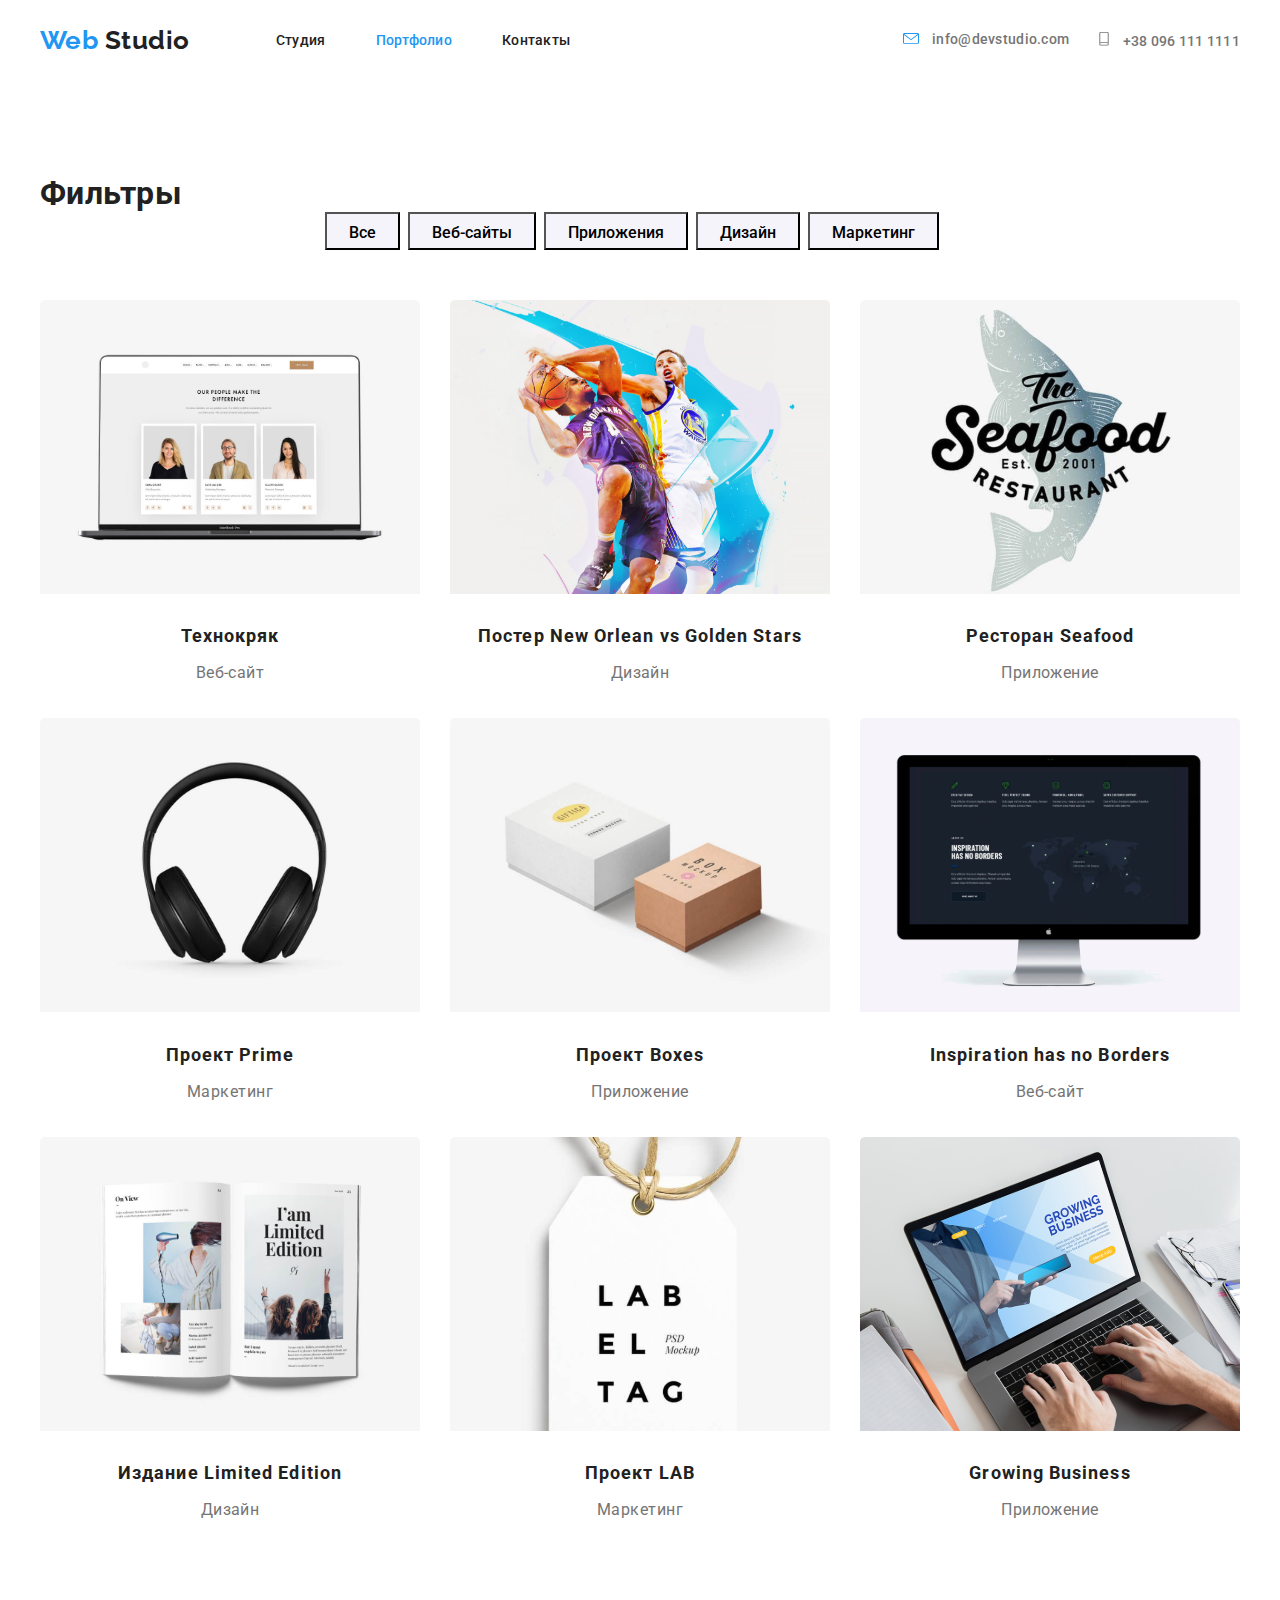
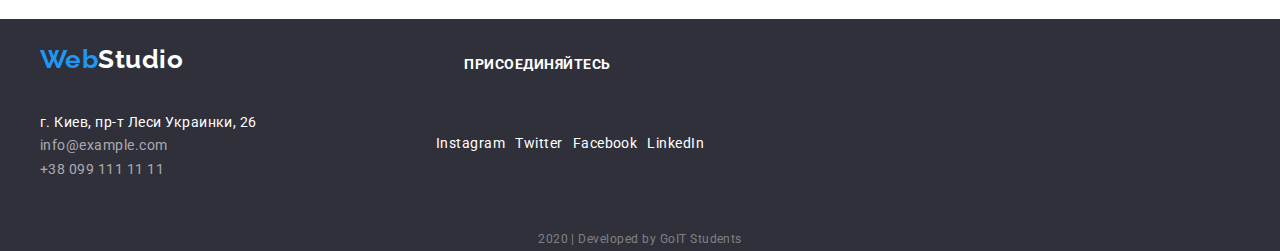
==== portfolio.html @ 4eaaa911 "Create portfolio.html" ====
<!DOCTYPE html>
<html lang="ru">
  <head>
    <meta charset="UTF-8" />
    <meta name="viewport" content="width=device-width, initial-scale=1.0" />
    <title>Document</title>
    <link
      href="https://fonts.googleapis.com/css2?family=Raleway:wght@700&family=Roboto:wght@400;500;700;900&display=swap"
      rel="stylesheet"
    />
    <link
      rel="stylesheet"
      href="https://cdnjs.cloudflare.com/ajax/libs/modern-normalize/0.6.0/modern-normalize.min.css"
    />
    <link rel="stylesheet" href="./css/styles.css" />
  </head>

  <body>
    <!--Шапка проекту-->
    <header>
      <div class="container">
        <div class="navigation">
          <nav class="navigation">
            <a href="" lang="en" class="logo"><span>Web</span> Studio</a>
            <ul class="site-nav">
              <li class="item">
                <a href="./index.html" class="link">Студия</a>
              </li>
              <li class="item">
                <a href="./portfolio.html" class="link current">Портфолио</a>
              </li>
              <li class="item"><a href="" class="link">Контакты</a></li>
            </ul>
          </nav>
          <address class="address">
            <ul class="comunication">
              <li class="item">
                <a href="mailto:info@devstudio.com" class="link"
                  ><img
                    src="./images/envelope.svg"
                    alt="конверт"
                    width="16"
                    height="11"
                    class="icon"
                  />
                  info@devstudio.com</a
                >
              </li>
              <li class="item">
                <a href="tel:+380961111111" class="link"
                  ><img
                    src="./images/Vecto.svg"
                    alt="мобильный телефон"
                    width="10"
                    height="14"
                    class="icon"
                  />
                  +38 096 111 1111</a
                >
              </li>
            </ul>
          </address>
        </div>
      </div>
    </header>
    <main>
      <!--Фільтри-->
      <section class="filter">
        <div class="filter-margin">
          <div class="container">
            <h1>Фильтры</h1>
            <ul class="filter-list">
              <li class="item"><button class="button">Все</button></li>
              <li class="item"><button class="button">Веб-сайты</button></li>
              <li class="item"><button class="button">Приложения</button></li>
              <li class="item"><button class="button">Дизайн</button></li>
              <li class="item"><button class="button">Маркетинг</button></li>
            </ul>

            <ul class="extended-list">
              <li class="item">
                <a href=""
                  ><img
                    src="./images/leptop.svg"
                    alt="ноутбук"
                    width="380"
                    height="294"
                  />
                  <h2 class="header">Технокряк</h2>
                  <p class="text">Веб-сайт</p>

                  <p class="text-hover">
                    Технокряк это современная площадка распространения
                    коронавируса. Компании используют эту платформу для
                    цифрового шпионажа и атак на защищённые сервера конкурентов.
                  </p></a
                >
              </li>
              <li class="item">
                <a href=""
                  ><img
                    src="./images/basketball-player.svg"
                    alt="баскетболист"
                    width="380"
                    height="294"
                  />
                  <h2 class="header">Постер New Orlean vs Golden Stars</h2>
                  <p class="text">Дизайн</p>
                  <p class="text-hover">
                    Технокряк это современная площадка распространения
                    коронавируса. Компании используют эту платформу для
                    цифрового шпионажа и атак на защищённые сервера конкурентов.
                  </p></a
                >
              </li>
              <li class="item">
                <a href=""
                  ><img
                    src="./images/restaurant-logo.svg"
                    alt="логотип ресторана"
                    width="380"
                    height="294"
                  />
                  <h2 class="header">Ресторан Seafood</h2>
                  <p class="text">Приложение</p>
                  <p class="text-hover">
                    Технокряк это современная площадка распространения
                    коронавируса. Компании используют эту платформу для
                    цифрового шпионажа и атак на защищённые сервера конкурентов.
                  </p></a
                >
              </li>
              <li class="item">
                <a href=""
                  ><img
                    src="./images/headphones.svg"
                    alt="наушники"
                    width="380"
                    height="294"
                  />
                  <h2 class="header">Проект Prime</h2>
                  <p class="text">Маркетинг</p>
                  <p class="text-hover">
                    Технокряк это современная площадка распространения
                    коронавируса. Компании используют эту платформу для
                    цифрового шпионажа и атак на защищённые сервера конкурентов.
                  </p></a
                >
              </li>
              <li class="item">
                <a href=""
                  ><img
                    src="./images/boxes.svg"
                    alt="коробки"
                    width="380"
                    height="294"
                  />
                  <h2 class="header">Проект Boxes</h2>
                  <p class="text">Приложение</p>
                  <p class="text-hover">
                    Технокряк это современная площадка распространения
                    коронавируса. Компании используют эту платформу для
                    цифрового шпионажа и атак на защищённые сервера конкурентов.
                  </p></a
                >
              </li>
              <li class="item">
                <a href=""
                  ><img
                    src="./images/monitor.svg"
                    alt="монитор"
                    width="380"
                    height="294"
                  />
                  <h2 class="header">Inspiration has no Borders</h2>
                  <p class="text">Веб-сайт</p>
                  <p class="text-hover">
                    Технокряк это современная площадка распространения
                    коронавируса. Компании используют эту платформу для
                    цифрового шпионажа и атак на защищённые сервера конкурентов.
                  </p></a
                >
              </li>
              <li class="item">
                <a href=""
                  ><img
                    src="./images/publication.svg"
                    alt="издание"
                    width="380"
                    height="294"
                  />
                  <h2 class="header">Издание Limited Edition</h2>
                  <p class="text">Дизайн</p>
                  <p class="text-hover">
                    Технокряк это современная площадка распространения
                    коронавируса. Компании используют эту платформу для
                    цифрового шпионажа и атак на защищённые сервера конкурентов.
                  </p></a
                >
              </li>
              <li class="item">
                <a href=""
                  ><img
                    src="./images/label.svg"
                    alt="лейбл"
                    width="380"
                    height="294"
                  />
                  <h2 class="header">Проект LAB</h2>
                  <p class="text">Маркетинг</p>
                  <p class="text-hover">
                    Технокряк это современная площадка распространения
                    коронавируса. Компании используют эту платформу для
                    цифрового шпионажа и атак на защищённые сервера конкурентов.
                  </p></a
                >
              </li>
              <li class="item">
                <a href=""
                  ><img
                    src="./images/computer-work.svg"
                    alt="работа за компьютером"
                    width="380"
                    height="294"
                  />
                  <h2 class="header">Growing Business</h2>
                  <p class="text">Приложение</p>
                  <p class="text-hover">
                    Технокряк это современная площадка распространения
                    коронавируса. Компании используют эту платформу для
                    цифрового шпионажа и атак на защищённые сервера конкурентов.
                  </p></a
                >
              </li>
            </ul>
          </div>
        </div>
      </section>
    </main>
    <footer class="footer">
      <div class="container">
        <div class="footer-up">
          <a href="" lang="en" class="logo"><span>Web</span>Studio</a>
          <h2 class="footer-call">присоединяйтесь</h2>
        </div>
        <div class="footer-middle">
          <address class="address">
            г. Киев, пр-т Леси Украинки, 26
            <ul>
              <li>
                <a href="mailto:info@example.com" class="footer-link"
                  >info@example.com</a
                >
              </li>
              <li>
                <a href="tell:+380991111111" class="footer-link"
                  >+38 099 111 11 11</a
                >
              </li>
            </ul>
          </address>

          <ul class="social-links">
            <li class="item">
              <a href="" aria-label="Ссылка на Instagram" class="footer-icon"
                >Instagram</a
              >
            </li>
            <li class="item">
              <a href="" aria-label="Ссылка на Twitter" class="footer-icon"
                >Twitter</a
              >
            </li>
            <li class="item">
              <a href="" aria-label="Ссылка на Facebook" class="footer-icon"
                >Facebook</a
              >
            </li>
            <li class="item">
              <a href="" aria-label="Ссылка на LinkedIn" class="footer-icon"
                >LinkedIn</a
              >
            </li>
          </ul>
        </div>
        <p class="footer-developer">2020 | Developed by GoIT Students</p>
      </div>
    </footer>
  </body>
</html>
---- css/styles.css ----
/*Основний колір тексту #212121*/
/*Другорядний колір тексту #757575*/
/* білий колір #FFFFFF */
/* колір акценту #2196F3 */
/* колір футера тексту rgba(255, 255, 255, 0.6) */
/* Другорядний колір фону #F5F4FA*/
/* Колір фону футера #2F303A */
:root {
  --primery-text-color: #212121;
  --section-text-color: #757575;
  --accent-color: #2196f3;
  --primery-bcg-color: #ffffff;
  --footer-bcg-color: #2f303a;
}
html {
  box-sizing: border-box;
}
*,
*::before,
*::after {
  box-sizing: inherit;
}
.container {
  width: 1230px;
  margin-left: auto;
  margin-right: auto;
  padding-left: 15px;
  padding-right: 15px;
}
body {
  background-color: var(--primery-bcg-color);
  color: var(--primery-text-color);

  font-family: Roboto, sans-serif;
  letter-spacing: 0.03em;
}
a {
  color: inherit;
  text-decoration: none;
}
ul {
  list-style: none;
  margin: 0;
  padding: 0;
}
.navigation {
  display: flex;
  align-items: center;
}
.logo {
  font-family: Raleway, sans-serif;
  font-weight: 700;
  font-size: 26px;
  line-height: 1.2;
  margin-right: 86px;
  padding-top: 25px;
  padding-bottom: 25px;
}
.logo span {
  color: var(--accent-color);
}
.navigation .address {
  font-style: normal;
  margin-left: auto;
}
.site-nav {
  font-weight: 500;
  font-size: 14px;
  line-height: 1.14;
  letter-spacing: 0.02em;

  display: flex;
}
.site-nav li {
  margin-right: 50px;
}
.site-nav .item {
  margin-right: 50px;
}
.site-nav .item:last-child {
  margin-right: 0px;
}
.site-nav .link:hover,
.site-nav .link:focus {
  color: var(--accent-color);
}
.site-nav .link.current {
  color: var(--accent-color);
}
.comunication {
  color: var(--section-text-color);

  font-weight: 500;
  font-size: 14px;
  line-height: 1.14;
  letter-spacing: 0.02em;

  display: flex;
}
.comunication .item {
  margin-right: 30px;
}
.comunication .item:last-child {
  margin-right: 0px;
}
.comunication .icon {
  margin-right: 10px;
}
.comunication .link:hover,
.comunication .link:focus {
  color: var(--accent-color);
}

h1,
h2,
h3 {
  margin: 0;
}
h2 {
  font-weight: 700;
  font-size: 36px;
  line-height: 1.17;
  text-align: center;
}
p {
  margin: 0;
}
.main {
  text-align: center;
  padding-top: 200px;
  padding-bottom: 200px;
}
.main-title {
  background-color: rgba(47, 48, 58, 0.8);
  color: #ffffff;

  font-weight: 900;
  font-size: 44px;
  line-height: 1.36;

  letter-spacing: 0.06em;
  text-transform: uppercase;

  margin-bottom: 46px;
}

.main-button {
  background-color: var(--accent-color);
  color: #ffffff;

  font-weight: 700;
  font-size: 16px;
  line-height: 1.88;

  letter-spacing: 0.06em;

  min-width: 200px;
  padding: 10px 32px;
  border-radius: 4px;
}

.recipe-success {
  margin-top: 94px;
  margin-bottom: 94px;
}
.recipe-success .list {
  display: flex;
}
.recipe-success .item {
  width: 278px;
  margin-right: 30px;
}
.recipe-success .item:last-child {
  margin-right: 0px;
}
.recipe-success .header {
  font-weight: 700;
  font-size: 14px;
  line-height: 1.14;
  text-transform: uppercase;

  margin-bottom: 10px;
}
.recipe-success .text {
  color: var(--section-text-color);

  font-size: 14px;
  line-height: 1.71;
}

.recipe-success .picture {
  background-color: #f5f4fa;

  margin-bottom: 30px;
}
.recipe-success .picture:hover {
  background-color: var(--accent-color);
}

.activity-list {
  margin-top: 50px;
  margin-bottom: 94px;
  display: flex;
}
.activity .item {
  width: 380px;
  text-align: center;
  margin-right: 30px;
}
.activity .item:last-child {
  margin-right: 0;
}
.activity-text {
  background: rgba(47, 48, 58, 0.8);
  color: #ffffff;

  font-weight: 700;
  font-size: 14px;
  line-height: 1.14;
  text-transform: uppercase;
}
.command-player {
  background: #f5f4fa;
  padding-top: 94px;
  padding-bottom: 94px;
}
.command-player .list {
  margin-top: 50px;
  display: flex;
}
.command-player .item {
  width: 278px;
  margin-right: 30px;
  text-align: center;
}
.command-player .item:last-child {
  margin-right: 0px;
}
.command-player .name {
  font-weight: 500;
  font-size: 16px;
  line-height: 1.19;

  margin-top: 30px;
  margin-bottom: 10px;
}
.command-player .text {
  color: var(--section-text-color);

  font-size: 16px;
  line-height: 1.19;

  margin-bottom: 16px;
}
.social-links {
  display: flex;
  margin-right: 35px;
  margin-left: 35px;
}

.clients .icon:hover {
  background-color: var(--accent-color);
}
.clients {
  margin-top: 94px;
  margin-bottom: 94px;
}
.clients .header {
  margin-bottom: 50px;
}
.clients-list {
  display: flex;
}
.clients-list .item {
  margin-right: 30px;
  border: 1px solid #afb1b8;
  box-sizing: border-box;
  border-radius: 4px;
  padding: 20px 65px;
  width: 175px;
}
.clients-list .item:last-child {
  margin-right: 0;
}

footer {
  background-color: var(--footer-bcg-color);
  color: #ffffff;

  font-size: 14px;
  line-height: 1.7;
}
.footer-up {
  display: flex;
  align-items: center;
}
.footer-middle {
  display: flex;
}
.footer .logo {
  margin-right: 281px;
  margin-bottom: 10px;
}
.footer > span {
  color: var(--accent-color);
}
.footer-icon:hover,
.footer-icon:focus {
  background-color: var(--accent-color);
}
.footer .address {
  font-style: normal;
}
.footer .social-links {
  display: flex;
  margin-top: 21px;
  margin-left: 179px;
}
.social-links .item {
  margin-right: 10px;
}
.social-links .item:last-child {
  margin-right: 0;
}

.footer-link {
  color: rgba(255, 255, 255, 0.6);
}
.footer-link:hover,
.footer-link:focus {
  color: var(--accent-color);

  font-size: 14px;
  line-height: 1.7;
}
.footer-call {
  font-size: 14px;
  line-height: 1.14;
  text-transform: uppercase;
}
.footer-developer {
  color: rgba(255, 255, 255, 0.4);

  font-size: 12px;
  line-height: 2;
  text-align: center;
  margin-top: 45px;
}
.filter-margin {
  margin-top: 94px;
  margin-bottom: 94px;
}
.filter-list {
  display: flex;

  margin-left: 285px;
  margin-right: 285px;
}
.filter-list .item {
  margin-right: 8px;
}
.filter-list .item:last-child {
  margin-right: 0;
}
.filter .button {
  background-color: #f5f4fa;
  height: 38px;
  font-family: Roboto, sans-serif;
  font-weight: 500;
  font-size: 16px;
  line-height: 1.63;
  text-align: center;

  padding: 6px 22px;
  margin-bottom: 50px;
}
.filter .button:hover,
.filter .button:focus {
  background-color: var(--accent-color);
}
.extended-list {
  display: flex;
  text-align: center;
  flex-wrap: wrap;
}
.extended-list .item {
  width: 380px;
  margin-right: 30px;
  margin-bottom: 30px;
}
.extended-list .item:nth-child(3n) {
  margin-right: 0;
}
.extended-list .item:nth-last-child(-n + 3) {
  margin-bottom: 0;
}
.filter .header {
  font-weight: 700;
  font-size: 18px;
  line-height: 2;
  letter-spacing: 0.06em;

  margin-top: 20px;
  margin-bottom: 4px;
}
.filter .text {
  color: var(--section-text-color);

  font-size: 16px;
  line-height: 1.88;
}
.filter .text-hover {
  background-color: var(--accent-color);
  color: #ffffff;

  font-size: 18px;
  line-height: 1.56;
  display: none;
}
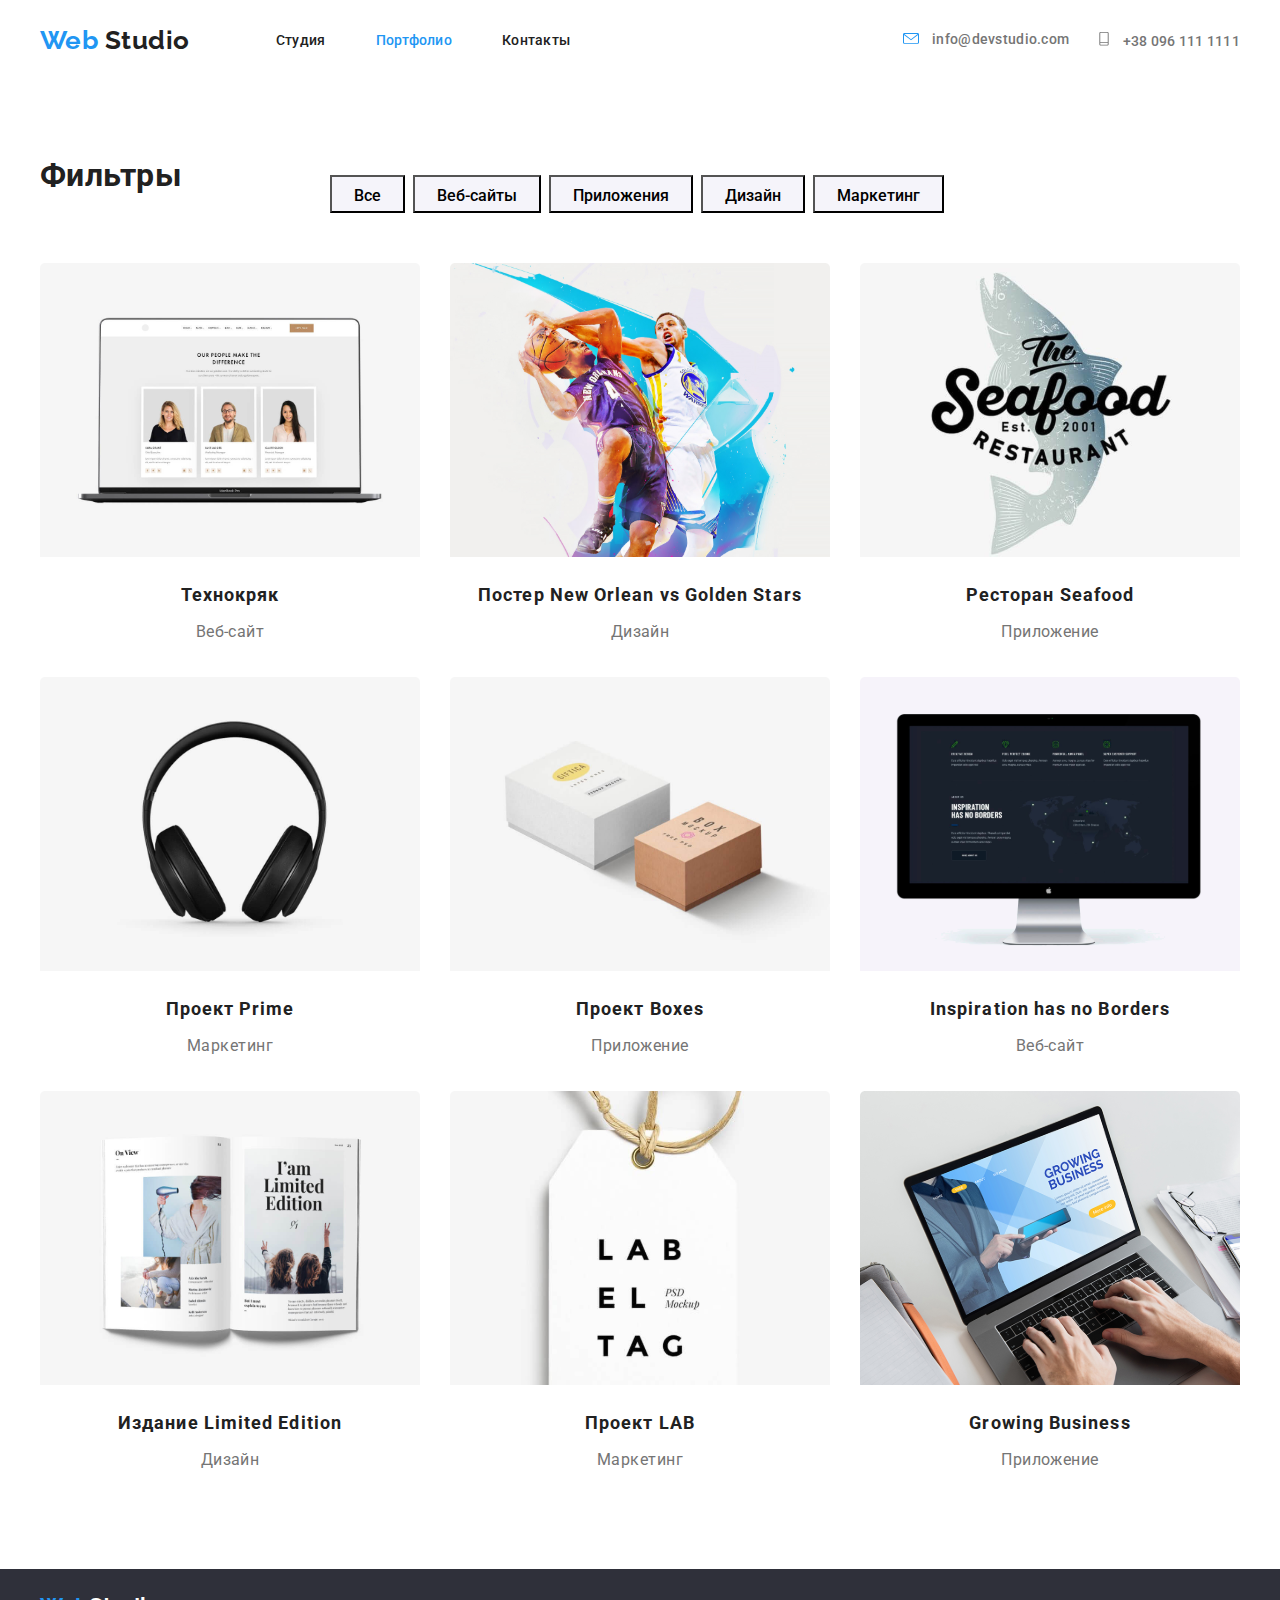
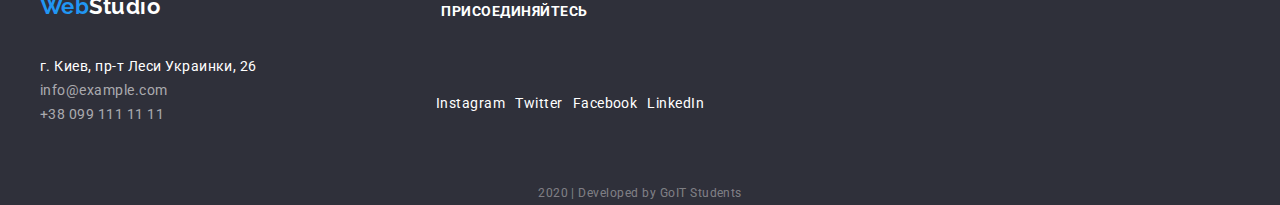
==== commit b92d951a: "Update portfolio.html" ====
--- a/portfolio.html
+++ b/portfolio.html
@@ -66,174 +66,172 @@
     <main>
       <!--Фільтри-->
       <section class="filter">
-        <div class="filter-margin">
-          <div class="container">
-            <h1>Фильтры</h1>
-            <ul class="filter-list">
-              <li class="item"><button class="button">Все</button></li>
-              <li class="item"><button class="button">Веб-сайты</button></li>
-              <li class="item"><button class="button">Приложения</button></li>
-              <li class="item"><button class="button">Дизайн</button></li>
-              <li class="item"><button class="button">Маркетинг</button></li>
-            </ul>
-
-            <ul class="extended-list">
-              <li class="item">
-                <a href=""
-                  ><img
-                    src="./images/leptop.svg"
-                    alt="ноутбук"
-                    width="380"
-                    height="294"
-                  />
-                  <h2 class="header">Технокряк</h2>
-                  <p class="text">Веб-сайт</p>
-
-                  <p class="text-hover">
-                    Технокряк это современная площадка распространения
-                    коронавируса. Компании используют эту платформу для
-                    цифрового шпионажа и атак на защищённые сервера конкурентов.
-                  </p></a
-                >
-              </li>
-              <li class="item">
-                <a href=""
-                  ><img
-                    src="./images/basketball-player.svg"
-                    alt="баскетболист"
-                    width="380"
-                    height="294"
-                  />
-                  <h2 class="header">Постер New Orlean vs Golden Stars</h2>
-                  <p class="text">Дизайн</p>
-                  <p class="text-hover">
-                    Технокряк это современная площадка распространения
-                    коронавируса. Компании используют эту платформу для
-                    цифрового шпионажа и атак на защищённые сервера конкурентов.
-                  </p></a
-                >
-              </li>
-              <li class="item">
-                <a href=""
-                  ><img
-                    src="./images/restaurant-logo.svg"
-                    alt="логотип ресторана"
-                    width="380"
-                    height="294"
-                  />
-                  <h2 class="header">Ресторан Seafood</h2>
-                  <p class="text">Приложение</p>
-                  <p class="text-hover">
-                    Технокряк это современная площадка распространения
-                    коронавируса. Компании используют эту платформу для
-                    цифрового шпионажа и атак на защищённые сервера конкурентов.
-                  </p></a
-                >
-              </li>
-              <li class="item">
-                <a href=""
-                  ><img
-                    src="./images/headphones.svg"
-                    alt="наушники"
-                    width="380"
-                    height="294"
-                  />
-                  <h2 class="header">Проект Prime</h2>
-                  <p class="text">Маркетинг</p>
-                  <p class="text-hover">
-                    Технокряк это современная площадка распространения
-                    коронавируса. Компании используют эту платформу для
-                    цифрового шпионажа и атак на защищённые сервера конкурентов.
-                  </p></a
-                >
-              </li>
-              <li class="item">
-                <a href=""
-                  ><img
-                    src="./images/boxes.svg"
-                    alt="коробки"
-                    width="380"
-                    height="294"
-                  />
-                  <h2 class="header">Проект Boxes</h2>
-                  <p class="text">Приложение</p>
-                  <p class="text-hover">
-                    Технокряк это современная площадка распространения
-                    коронавируса. Компании используют эту платформу для
-                    цифрового шпионажа и атак на защищённые сервера конкурентов.
-                  </p></a
-                >
-              </li>
-              <li class="item">
-                <a href=""
-                  ><img
-                    src="./images/monitor.svg"
-                    alt="монитор"
-                    width="380"
-                    height="294"
-                  />
-                  <h2 class="header">Inspiration has no Borders</h2>
-                  <p class="text">Веб-сайт</p>
-                  <p class="text-hover">
-                    Технокряк это современная площадка распространения
-                    коронавируса. Компании используют эту платформу для
-                    цифрового шпионажа и атак на защищённые сервера конкурентов.
-                  </p></a
-                >
-              </li>
-              <li class="item">
-                <a href=""
-                  ><img
-                    src="./images/publication.svg"
-                    alt="издание"
-                    width="380"
-                    height="294"
-                  />
-                  <h2 class="header">Издание Limited Edition</h2>
-                  <p class="text">Дизайн</p>
-                  <p class="text-hover">
-                    Технокряк это современная площадка распространения
-                    коронавируса. Компании используют эту платформу для
-                    цифрового шпионажа и атак на защищённые сервера конкурентов.
-                  </p></a
-                >
-              </li>
-              <li class="item">
-                <a href=""
-                  ><img
-                    src="./images/label.svg"
-                    alt="лейбл"
-                    width="380"
-                    height="294"
-                  />
-                  <h2 class="header">Проект LAB</h2>
-                  <p class="text">Маркетинг</p>
-                  <p class="text-hover">
-                    Технокряк это современная площадка распространения
-                    коронавируса. Компании используют эту платформу для
-                    цифрового шпионажа и атак на защищённые сервера конкурентов.
-                  </p></a
-                >
-              </li>
-              <li class="item">
-                <a href=""
-                  ><img
-                    src="./images/computer-work.svg"
-                    alt="работа за компьютером"
-                    width="380"
-                    height="294"
-                  />
-                  <h2 class="header">Growing Business</h2>
-                  <p class="text">Приложение</p>
-                  <p class="text-hover">
-                    Технокряк это современная площадка распространения
-                    коронавируса. Компании используют эту платформу для
-                    цифрового шпионажа и атак на защищённые сервера конкурентов.
-                  </p></a
-                >
-              </li>
-            </ul>
-          </div>
+        <div class="container">
+          <h1>Фильтры</h1>
+          <ul class="filter-list">
+            <li class="item"><button class="button">Все</button></li>
+            <li class="item"><button class="button">Веб-сайты</button></li>
+            <li class="item"><button class="button">Приложения</button></li>
+            <li class="item"><button class="button">Дизайн</button></li>
+            <li class="item"><button class="button">Маркетинг</button></li>
+          </ul>
+
+          <ul class="extended-list">
+            <li class="item">
+              <a href=""
+                ><img
+                  src="./images/leptop.svg"
+                  alt="ноутбук"
+                  width="380"
+                  height="294"
+                />
+                <h2 class="header">Технокряк</h2>
+                <p class="text">Веб-сайт</p>
+
+                <p class="text-hover">
+                  Технокряк это современная площадка распространения
+                  коронавируса. Компании используют эту платформу для цифрового
+                  шпионажа и атак на защищённые сервера конкурентов.
+                </p></a
+              >
+            </li>
+            <li class="item">
+              <a href=""
+                ><img
+                  src="./images/basketball-player.svg"
+                  alt="баскетболист"
+                  width="380"
+                  height="294"
+                />
+                <h2 class="header">Постер New Orlean vs Golden Stars</h2>
+                <p class="text">Дизайн</p>
+                <p class="text-hover">
+                  Технокряк это современная площадка распространения
+                  коронавируса. Компании используют эту платформу для цифрового
+                  шпионажа и атак на защищённые сервера конкурентов.
+                </p></a
+              >
+            </li>
+            <li class="item">
+              <a href=""
+                ><img
+                  src="./images/restaurant-logo.svg"
+                  alt="логотип ресторана"
+                  width="380"
+                  height="294"
+                />
+                <h2 class="header">Ресторан Seafood</h2>
+                <p class="text">Приложение</p>
+                <p class="text-hover">
+                  Технокряк это современная площадка распространения
+                  коронавируса. Компании используют эту платформу для цифрового
+                  шпионажа и атак на защищённые сервера конкурентов.
+                </p></a
+              >
+            </li>
+            <li class="item">
+              <a href=""
+                ><img
+                  src="./images/headphones.svg"
+                  alt="наушники"
+                  width="380"
+                  height="294"
+                />
+                <h2 class="header">Проект Prime</h2>
+                <p class="text">Маркетинг</p>
+                <p class="text-hover">
+                  Технокряк это современная площадка распространения
+                  коронавируса. Компании используют эту платформу для цифрового
+                  шпионажа и атак на защищённые сервера конкурентов.
+                </p></a
+              >
+            </li>
+            <li class="item">
+              <a href=""
+                ><img
+                  src="./images/boxes.svg"
+                  alt="коробки"
+                  width="380"
+                  height="294"
+                />
+                <h2 class="header">Проект Boxes</h2>
+                <p class="text">Приложение</p>
+                <p class="text-hover">
+                  Технокряк это современная площадка распространения
+                  коронавируса. Компании используют эту платформу для цифрового
+                  шпионажа и атак на защищённые сервера конкурентов.
+                </p></a
+              >
+            </li>
+            <li class="item">
+              <a href=""
+                ><img
+                  src="./images/monitor.svg"
+                  alt="монитор"
+                  width="380"
+                  height="294"
+                />
+                <h2 class="header">Inspiration has no Borders</h2>
+                <p class="text">Веб-сайт</p>
+                <p class="text-hover">
+                  Технокряк это современная площадка распространения
+                  коронавируса. Компании используют эту платформу для цифрового
+                  шпионажа и атак на защищённые сервера конкурентов.
+                </p></a
+              >
+            </li>
+            <li class="item">
+              <a href=""
+                ><img
+                  src="./images/publication.svg"
+                  alt="издание"
+                  width="380"
+                  height="294"
+                />
+                <h2 class="header">Издание Limited Edition</h2>
+                <p class="text">Дизайн</p>
+                <p class="text-hover">
+                  Технокряк это современная площадка распространения
+                  коронавируса. Компании используют эту платформу для цифрового
+                  шпионажа и атак на защищённые сервера конкурентов.
+                </p></a
+              >
+            </li>
+            <li class="item">
+              <a href=""
+                ><img
+                  src="./images/label.svg"
+                  alt="лейбл"
+                  width="380"
+                  height="294"
+                />
+                <h2 class="header">Проект LAB</h2>
+                <p class="text">Маркетинг</p>
+                <p class="text-hover">
+                  Технокряк это современная площадка распространения
+                  коронавируса. Компании используют эту платформу для цифрового
+                  шпионажа и атак на защищённые сервера конкурентов.
+                </p></a
+              >
+            </li>
+            <li class="item">
+              <a href=""
+                ><img
+                  src="./images/computer-work.svg"
+                  alt="работа за компьютером"
+                  width="380"
+                  height="294"
+                />
+                <h2 class="header">Growing Business</h2>
+                <p class="text">Приложение</p>
+                <p class="text-hover">
+                  Технокряк это современная площадка распространения
+                  коронавируса. Компании используют эту платформу для цифрового
+                  шпионажа и атак на защищённые сервера конкурентов.
+                </p></a
+              >
+            </li>
+          </ul>
         </div>
       </section>
     </main>
--- a/css/styles.css
+++ b/css/styles.css
@@ -14,6 +14,7 @@
 }
 html {
   box-sizing: border-box;
+  line-height: 0;
 }
 *,
 *::before,
@@ -128,7 +129,9 @@
 .main {
   text-align: center;
   padding-top: 200px;
-  padding-bottom: 200px;
+
+  height: 600px;
+  margin-bottom: 94px;
 }
 .main-title {
   background-color: rgba(47, 48, 58, 0.8);
@@ -140,6 +143,7 @@
 
   letter-spacing: 0.06em;
   text-transform: uppercase;
+  height: 104px;
 
   margin-bottom: 46px;
 }
@@ -153,14 +157,13 @@
   line-height: 1.88;
 
   letter-spacing: 0.06em;
-
+  min-height: 50px;
   min-width: 200px;
   padding: 10px 32px;
   border-radius: 4px;
 }
 
 .recipe-success {
-  margin-top: 94px;
   margin-bottom: 94px;
 }
 .recipe-success .list {
@@ -187,19 +190,25 @@
   font-size: 14px;
   line-height: 1.71;
 }
-
-.recipe-success .picture {
+.recipe-success .background {
   background-color: #f5f4fa;
-
+  width: 278px;
+  height: 120px;
+  padding: 25px 104px;
+  border-radius: 4px;
   margin-bottom: 30px;
 }
-.recipe-success .picture:hover {
-  background-color: var(--accent-color);
-}
-
+
+.recipe-success .background:hover {
+  background-color: var(--accent-color);
+}
+.activity {
+  margin-bottom: 94px;
+}
+.activity .title {
+  margin-bottom: 50px;
+}
 .activity-list {
-  margin-top: 50px;
-  margin-bottom: 94px;
   display: flex;
 }
 .activity .item {
@@ -228,10 +237,12 @@
   margin-top: 50px;
   display: flex;
 }
+
 .command-player .item {
-  width: 278px;
-  margin-right: 30px;
-  text-align: center;
+  height: 422px;
+  margin-right: 30px;
+  text-align: center;
+  background-color: #ffffff;
 }
 .command-player .item:last-child {
   margin-right: 0px;
@@ -254,8 +265,20 @@
 }
 .social-links {
   display: flex;
-  margin-right: 35px;
-  margin-left: 35px;
+  margin-right: auto;
+  margin-left: auto;
+  width: 207px;
+  justify-content: space-between;
+  padding-top: 16px;
+}
+.social-links .item {
+  height: 44px;
+}
+.command-player .icon {
+  background-color: var(--primery-bcg-color);
+}
+.command-player .icon:hover {
+  background-color: var(--accent-color);
 }
 
 .clients .icon:hover {
@@ -298,6 +321,8 @@
   display: flex;
 }
 .footer .logo {
+  font-size: 22px;
+  line-height: 1.18;
   margin-right: 281px;
   margin-bottom: 10px;
 }
@@ -346,15 +371,16 @@
   text-align: center;
   margin-top: 45px;
 }
-.filter-margin {
+.filter {
   margin-top: 94px;
   margin-bottom: 94px;
 }
 .filter-list {
   display: flex;
-
-  margin-left: 285px;
-  margin-right: 285px;
+  width: 620px;
+  margin-left: auto;
+  margin-right: auto;
+  padding-bottom: 50px;
 }
 .filter-list .item {
   margin-right: 8px;
@@ -365,14 +391,14 @@
 .filter .button {
   background-color: #f5f4fa;
   height: 38px;
+
   font-family: Roboto, sans-serif;
   font-weight: 500;
   font-size: 16px;
-  line-height: 1.63;
+  line-height: 1.62;
   text-align: center;
 
   padding: 6px 22px;
-  margin-bottom: 50px;
 }
 .filter .button:hover,
 .filter .button:focus {
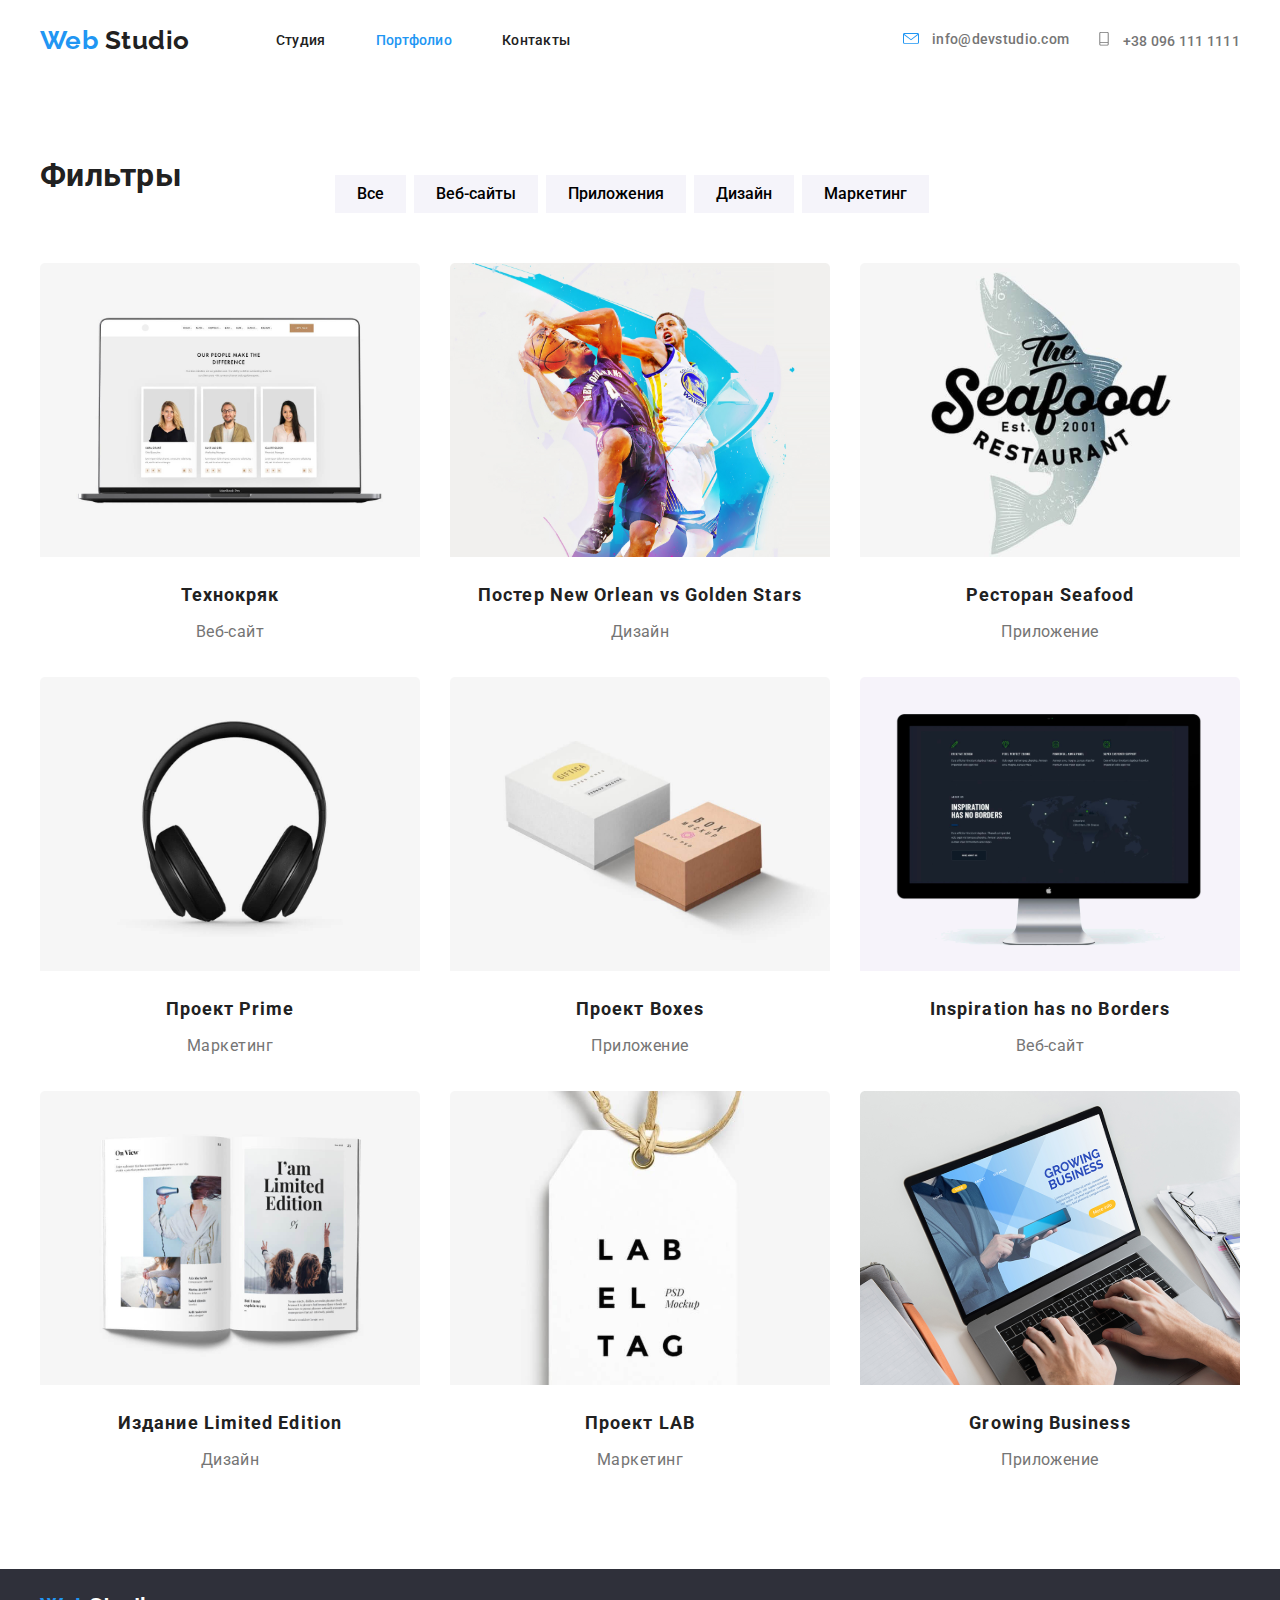
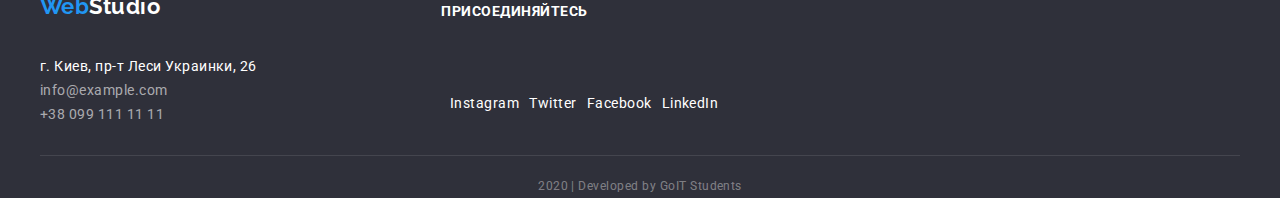
==== commit 0e35ef01: "Update portfolio.html" ====
--- a/portfolio.html
+++ b/portfolio.html
@@ -237,49 +237,51 @@
     </main>
     <footer class="footer">
       <div class="container">
-        <div class="footer-up">
-          <a href="" lang="en" class="logo"><span>Web</span>Studio</a>
-          <h2 class="footer-call">присоединяйтесь</h2>
-        </div>
-        <div class="footer-middle">
-          <address class="address">
-            г. Киев, пр-т Леси Украинки, 26
-            <ul>
-              <li>
-                <a href="mailto:info@example.com" class="footer-link"
-                  >info@example.com</a
-                >
-              </li>
-              <li>
-                <a href="tell:+380991111111" class="footer-link"
-                  >+38 099 111 11 11</a
+        <div class="border">
+          <div class="footer-up">
+            <a href="" lang="en" class="logo"><span>Web</span>Studio</a>
+            <h2 class="footer-call">присоединяйтесь</h2>
+          </div>
+          <div class="footer-middle">
+            <address class="address">
+              г. Киев, пр-т Леси Украинки, 26
+              <ul>
+                <li>
+                  <a href="mailto:info@example.com" class="footer-link"
+                    >info@example.com</a
+                  >
+                </li>
+                <li>
+                  <a href="tell:+380991111111" class="footer-link"
+                    >+38 099 111 11 11</a
+                  >
+                </li>
+              </ul>
+            </address>
+
+            <ul class="social-links">
+              <li class="item">
+                <a href="" aria-label="Ссылка на Instagram" class="footer-icon"
+                  >Instagram</a
+                >
+              </li>
+              <li class="item">
+                <a href="" aria-label="Ссылка на Twitter" class="footer-icon"
+                  >Twitter</a
+                >
+              </li>
+              <li class="item">
+                <a href="" aria-label="Ссылка на Facebook" class="footer-icon"
+                  >Facebook</a
+                >
+              </li>
+              <li class="item">
+                <a href="" aria-label="Ссылка на LinkedIn" class="footer-icon"
+                  >LinkedIn</a
                 >
               </li>
             </ul>
-          </address>
-
-          <ul class="social-links">
-            <li class="item">
-              <a href="" aria-label="Ссылка на Instagram" class="footer-icon"
-                >Instagram</a
-              >
-            </li>
-            <li class="item">
-              <a href="" aria-label="Ссылка на Twitter" class="footer-icon"
-                >Twitter</a
-              >
-            </li>
-            <li class="item">
-              <a href="" aria-label="Ссылка на Facebook" class="footer-icon"
-                >Facebook</a
-              >
-            </li>
-            <li class="item">
-              <a href="" aria-label="Ссылка на LinkedIn" class="footer-icon"
-                >LinkedIn</a
-              >
-            </li>
-          </ul>
+          </div>
         </div>
         <p class="footer-developer">2020 | Developed by GoIT Students</p>
       </div>
--- a/css/styles.css
+++ b/css/styles.css
@@ -335,6 +335,8 @@
 }
 .footer .address {
   font-style: normal;
+  width: 231px;
+  margin-bottom: 28px;
 }
 .footer .social-links {
   display: flex;
@@ -363,13 +365,18 @@
   line-height: 1.14;
   text-transform: uppercase;
 }
+.footer .border {
+  border-bottom-width: 1px;
+  border-bottom-style: solid;
+  border-bottom-color: rgba(255, 255, 255, 0.1);
+}
 .footer-developer {
   color: rgba(255, 255, 255, 0.4);
 
   font-size: 12px;
   line-height: 2;
   text-align: center;
-  margin-top: 45px;
+  padding-top: 18px;
 }
 .filter {
   margin-top: 94px;
@@ -377,7 +384,7 @@
 }
 .filter-list {
   display: flex;
-  width: 620px;
+  width: 611px;
   margin-left: auto;
   margin-right: auto;
   padding-bottom: 50px;
@@ -397,6 +404,7 @@
   font-size: 16px;
   line-height: 1.62;
   text-align: center;
+  border: 0;
 
   padding: 6px 22px;
 }
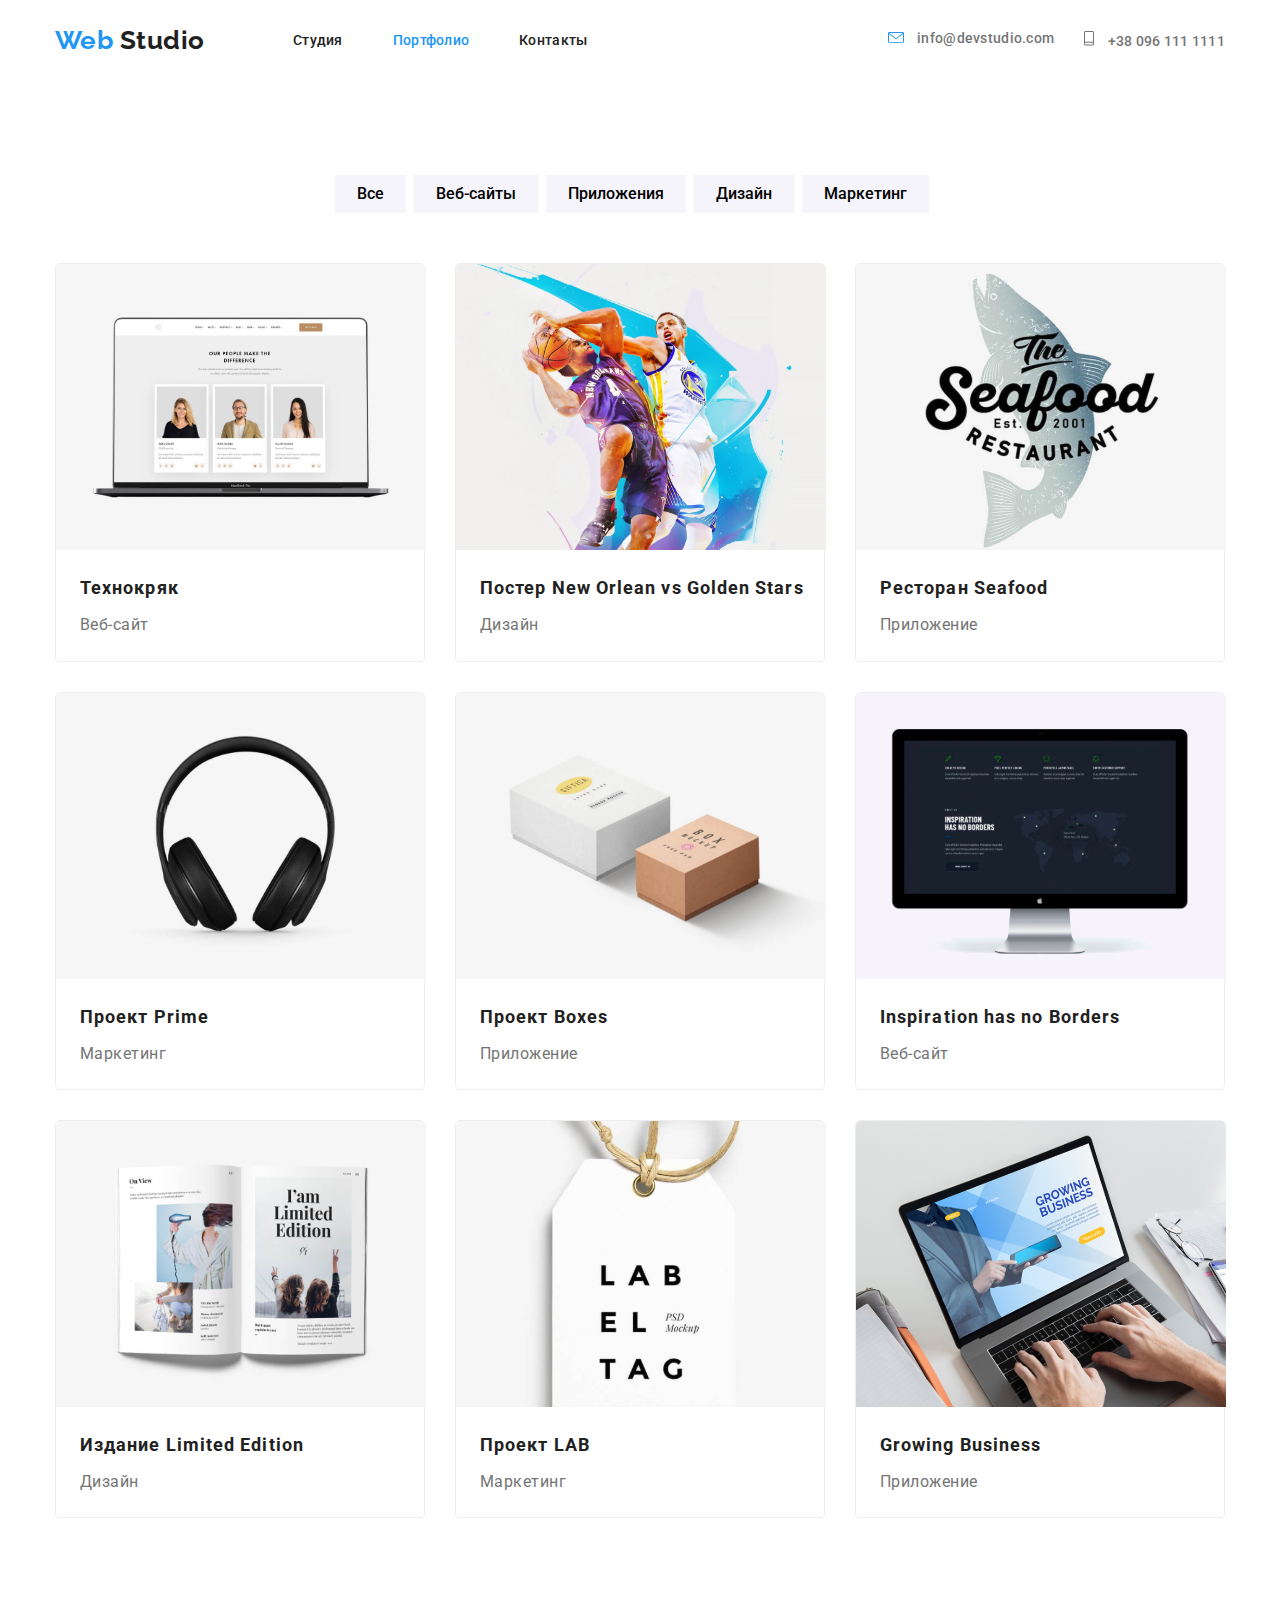
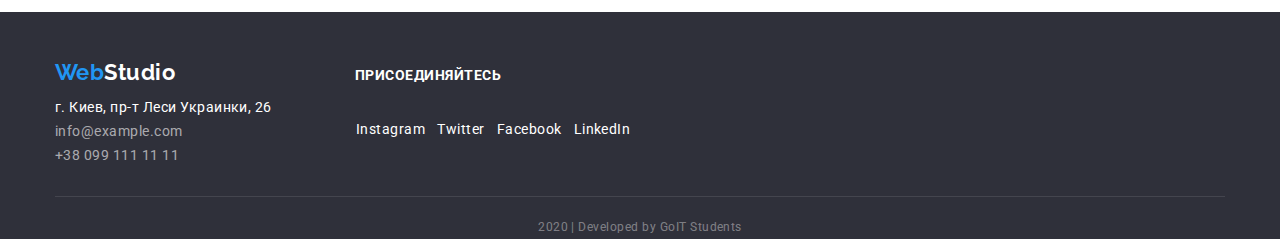
==== commit 9b856767: "Update portfolio.html" ====
--- a/portfolio.html
+++ b/portfolio.html
@@ -67,7 +67,7 @@
       <!--Фільтри-->
       <section class="filter">
         <div class="container">
-          <h1>Фильтры</h1>
+          <h1 class="visually-hidden">Фильтры</h1>
           <ul class="filter-list">
             <li class="item"><button class="button">Все</button></li>
             <li class="item"><button class="button">Веб-сайты</button></li>
@@ -82,11 +82,13 @@
                 ><img
                   src="./images/leptop.svg"
                   alt="ноутбук"
-                  width="380"
-                  height="294"
-                />
-                <h2 class="header">Технокряк</h2>
-                <p class="text">Веб-сайт</p>
+                  width="370"
+                  height="294"
+                />
+                <div class="description">
+                  <h2 class="header">Технокряк</h2>
+                  <p class="text">Веб-сайт</p>
+                </div>
 
                 <p class="text-hover">
                   Технокряк это современная площадка распространения
@@ -100,11 +102,13 @@
                 ><img
                   src="./images/basketball-player.svg"
                   alt="баскетболист"
-                  width="380"
-                  height="294"
-                />
-                <h2 class="header">Постер New Orlean vs Golden Stars</h2>
-                <p class="text">Дизайн</p>
+                  width="370"
+                  height="294"
+                />
+                <div class="description">
+                  <h2 class="header">Постер New Orlean vs Golden Stars</h2>
+                  <p class="text">Дизайн</p>
+                </div>
                 <p class="text-hover">
                   Технокряк это современная площадка распространения
                   коронавируса. Компании используют эту платформу для цифрового
@@ -117,11 +121,13 @@
                 ><img
                   src="./images/restaurant-logo.svg"
                   alt="логотип ресторана"
-                  width="380"
-                  height="294"
-                />
-                <h2 class="header">Ресторан Seafood</h2>
-                <p class="text">Приложение</p>
+                  width="370"
+                  height="294"
+                />
+                <div class="description">
+                  <h2 class="header">Ресторан Seafood</h2>
+                  <p class="text">Приложение</p>
+                </div>
                 <p class="text-hover">
                   Технокряк это современная площадка распространения
                   коронавируса. Компании используют эту платформу для цифрового
@@ -134,11 +140,13 @@
                 ><img
                   src="./images/headphones.svg"
                   alt="наушники"
-                  width="380"
-                  height="294"
-                />
-                <h2 class="header">Проект Prime</h2>
-                <p class="text">Маркетинг</p>
+                  width="370"
+                  height="294"
+                />
+                <div class="description">
+                  <h2 class="header">Проект Prime</h2>
+                  <p class="text">Маркетинг</p>
+                </div>
                 <p class="text-hover">
                   Технокряк это современная площадка распространения
                   коронавируса. Компании используют эту платформу для цифрового
@@ -151,11 +159,13 @@
                 ><img
                   src="./images/boxes.svg"
                   alt="коробки"
-                  width="380"
-                  height="294"
-                />
-                <h2 class="header">Проект Boxes</h2>
-                <p class="text">Приложение</p>
+                  width="370"
+                  height="294"
+                />
+                <div class="description">
+                  <h2 class="header">Проект Boxes</h2>
+                  <p class="text">Приложение</p>
+                </div>
                 <p class="text-hover">
                   Технокряк это современная площадка распространения
                   коронавируса. Компании используют эту платформу для цифрового
@@ -168,11 +178,13 @@
                 ><img
                   src="./images/monitor.svg"
                   alt="монитор"
-                  width="380"
-                  height="294"
-                />
-                <h2 class="header">Inspiration has no Borders</h2>
-                <p class="text">Веб-сайт</p>
+                  width="370"
+                  height="294"
+                />
+                <div class="description">
+                  <h2 class="header">Inspiration has no Borders</h2>
+                  <p class="text">Веб-сайт</p>
+                </div>
                 <p class="text-hover">
                   Технокряк это современная площадка распространения
                   коронавируса. Компании используют эту платформу для цифрового
@@ -185,11 +197,13 @@
                 ><img
                   src="./images/publication.svg"
                   alt="издание"
-                  width="380"
-                  height="294"
-                />
-                <h2 class="header">Издание Limited Edition</h2>
-                <p class="text">Дизайн</p>
+                  width="370"
+                  height="294"
+                />
+                <div class="description">
+                  <h2 class="header">Издание Limited Edition</h2>
+                  <p class="text">Дизайн</p>
+                </div>
                 <p class="text-hover">
                   Технокряк это современная площадка распространения
                   коронавируса. Компании используют эту платформу для цифрового
@@ -202,11 +216,13 @@
                 ><img
                   src="./images/label.svg"
                   alt="лейбл"
-                  width="380"
-                  height="294"
-                />
-                <h2 class="header">Проект LAB</h2>
-                <p class="text">Маркетинг</p>
+                  width="370"
+                  height="294"
+                />
+                <div class="description">
+                  <h2 class="header">Проект LAB</h2>
+                  <p class="text">Маркетинг</p>
+                </div>
                 <p class="text-hover">
                   Технокряк это современная площадка распространения
                   коронавируса. Компании используют эту платформу для цифрового
@@ -219,11 +235,13 @@
                 ><img
                   src="./images/computer-work.svg"
                   alt="работа за компьютером"
-                  width="380"
-                  height="294"
-                />
-                <h2 class="header">Growing Business</h2>
-                <p class="text">Приложение</p>
+                  width="370"
+                  height="294"
+                />
+                <div class="description">
+                  <h2 class="header">Growing Business</h2>
+                  <p class="text">Приложение</p>
+                </div>
                 <p class="text-hover">
                   Технокряк это современная площадка распространения
                   коронавируса. Компании используют эту платформу для цифрового
--- a/css/styles.css
+++ b/css/styles.css
@@ -22,7 +22,7 @@
   box-sizing: inherit;
 }
 .container {
-  width: 1230px;
+  width: 1200px;
   margin-left: auto;
   margin-right: auto;
   padding-left: 15px;
@@ -44,6 +44,20 @@
   margin: 0;
   padding: 0;
 }
+img {
+  height: auto;
+}
+.visually-hidden {
+  position: absolute;
+  width: 1px;
+  height: 1px;
+  border: 0;
+  margin: -1px;
+  padding: 0;
+  clip: rect(0 0 0 0);
+  overflow: hidden;
+}
+
 .navigation {
   display: flex;
   align-items: center;
@@ -53,7 +67,8 @@
   font-weight: 700;
   font-size: 26px;
   line-height: 1.2;
-  margin-right: 86px;
+  width: 153px;
+  margin-right: 85px;
   padding-top: 25px;
   padding-bottom: 25px;
 }
@@ -72,9 +87,7 @@
 
   display: flex;
 }
-.site-nav li {
-  margin-right: 50px;
-}
+
 .site-nav .item {
   margin-right: 50px;
 }
@@ -127,14 +140,15 @@
   margin: 0;
 }
 .main {
+  height: 600px;
+  padding-bottom: 94px;
+  background-color: yellowgreen;
+}
+.main-content {
   text-align: center;
   padding-top: 200px;
-
-  height: 600px;
-  margin-bottom: 94px;
 }
 .main-title {
-  background-color: rgba(47, 48, 58, 0.8);
   color: #ffffff;
 
   font-weight: 900;
@@ -157,20 +171,24 @@
   line-height: 1.88;
 
   letter-spacing: 0.06em;
-  min-height: 50px;
+  height: 50px;
   min-width: 200px;
   padding: 10px 32px;
   border-radius: 4px;
-}
-
+  border: 0;
+}
 .recipe-success {
-  margin-bottom: 94px;
+  padding-top: 94px;
 }
 .recipe-success .list {
   display: flex;
+  border-bottom-width: 1px;
+  border-bottom-style: solid;
+  border-bottom-color: #ececec;
+  padding-bottom: 94px;
 }
 .recipe-success .item {
-  width: 278px;
+  width: 270px;
   margin-right: 30px;
 }
 .recipe-success .item:last-child {
@@ -192,7 +210,7 @@
 }
 .recipe-success .background {
   background-color: #f5f4fa;
-  width: 278px;
+  width: 270px;
   height: 120px;
   padding: 25px 104px;
   border-radius: 4px;
@@ -203,7 +221,8 @@
   background-color: var(--accent-color);
 }
 .activity {
-  margin-bottom: 94px;
+  padding-top: 94px;
+  padding-bottom: 94px;
 }
 .activity .title {
   margin-bottom: 50px;
@@ -212,13 +231,14 @@
   display: flex;
 }
 .activity .item {
-  width: 380px;
+  width: 370px;
   text-align: center;
   margin-right: 30px;
 }
 .activity .item:last-child {
   margin-right: 0;
 }
+
 .activity-text {
   background: rgba(47, 48, 58, 0.8);
   color: #ffffff;
@@ -227,6 +247,12 @@
   font-size: 14px;
   line-height: 1.14;
   text-transform: uppercase;
+  border-radius: 0px 0px 4px 4px;
+  border: 0;
+  width: 370px;
+  height: 70px;
+  padding-top: 27px;
+  padding-bottom: 27px;
 }
 .command-player {
   background: #f5f4fa;
@@ -239,7 +265,6 @@
 }
 
 .command-player .item {
-  height: 422px;
   margin-right: 30px;
   text-align: center;
   background-color: #ffffff;
@@ -263,7 +288,7 @@
 
   margin-bottom: 16px;
 }
-.social-links {
+.command-player .social-links {
   display: flex;
   margin-right: auto;
   margin-left: auto;
@@ -271,7 +296,7 @@
   justify-content: space-between;
   padding-top: 16px;
 }
-.social-links .item {
+.command-player .social-links .item {
   height: 44px;
 }
 .command-player .icon {
@@ -301,9 +326,13 @@
   border-radius: 4px;
   padding: 20px 65px;
   width: 175px;
-}
+  text-align: center;
+}
+
 .clients-list .item:last-child {
   margin-right: 0;
+}
+.clients .icon {
 }
 
 footer {
@@ -315,7 +344,6 @@
 }
 .footer-up {
   display: flex;
-  align-items: center;
 }
 .footer-middle {
   display: flex;
@@ -323,8 +351,11 @@
 .footer .logo {
   font-size: 22px;
   line-height: 1.18;
-  margin-right: 281px;
+  width: 129px;
+  margin-right: 171px;
   margin-bottom: 10px;
+  padding-top: 48px;
+  padding-bottom: 0;
 }
 .footer > span {
   color: var(--accent-color);
@@ -341,35 +372,33 @@
 .footer .social-links {
   display: flex;
   margin-top: 21px;
-  margin-left: 179px;
-}
-.social-links .item {
+  margin-left: 69px;
+}
+.footer .social-links .item {
   margin-right: 10px;
-}
-.social-links .item:last-child {
+  border: 1px solid transparent;
+  text-align: center;
+}
+.footer .social-links .item:last-child {
   margin-right: 0;
 }
 
 .footer-link {
   color: rgba(255, 255, 255, 0.6);
+  font-size: 14px;
+  line-height: 1.7;
 }
 .footer-link:hover,
 .footer-link:focus {
   color: var(--accent-color);
-
-  font-size: 14px;
-  line-height: 1.7;
 }
 .footer-call {
   font-size: 14px;
   line-height: 1.14;
   text-transform: uppercase;
-}
-.footer .border {
-  border-bottom-width: 1px;
-  border-bottom-style: solid;
-  border-bottom-color: rgba(255, 255, 255, 0.1);
-}
+  padding-top: 56px;
+}
+
 .footer-developer {
   color: rgba(255, 255, 255, 0.4);
 
@@ -377,10 +406,13 @@
   line-height: 2;
   text-align: center;
   padding-top: 18px;
+  border-top-width: 1px;
+  border-top-style: solid;
+  border-top-color: rgba(255, 255, 255, 0.1);
 }
 .filter {
-  margin-top: 94px;
-  margin-bottom: 94px;
+  padding-top: 94px;
+  padding-bottom: 94px;
 }
 .filter-list {
   display: flex;
@@ -412,15 +444,19 @@
 .filter .button:focus {
   background-color: var(--accent-color);
 }
+
 .extended-list {
   display: flex;
-  text-align: center;
+
   flex-wrap: wrap;
 }
 .extended-list .item {
-  width: 380px;
+  width: 370px;
   margin-right: 30px;
   margin-bottom: 30px;
+  border: 1px solid #eeeeee;
+  box-sizing: border-box;
+  border-radius: 5px;
 }
 .extended-list .item:nth-child(3n) {
   margin-right: 0;
@@ -428,13 +464,15 @@
 .extended-list .item:nth-last-child(-n + 3) {
   margin-bottom: 0;
 }
+
 .filter .header {
   font-weight: 700;
   font-size: 18px;
   line-height: 2;
   letter-spacing: 0.06em;
-
-  margin-top: 20px;
+  text-align: left;
+  padding-top: 20px;
+  padding-left: 24px;
   margin-bottom: 4px;
 }
 .filter .text {
@@ -442,7 +480,10 @@
 
   font-size: 16px;
   line-height: 1.88;
-}
+  padding-bottom: 20px;
+  padding-left: 24px;
+}
+
 .filter .text-hover {
   background-color: var(--accent-color);
   color: #ffffff;
